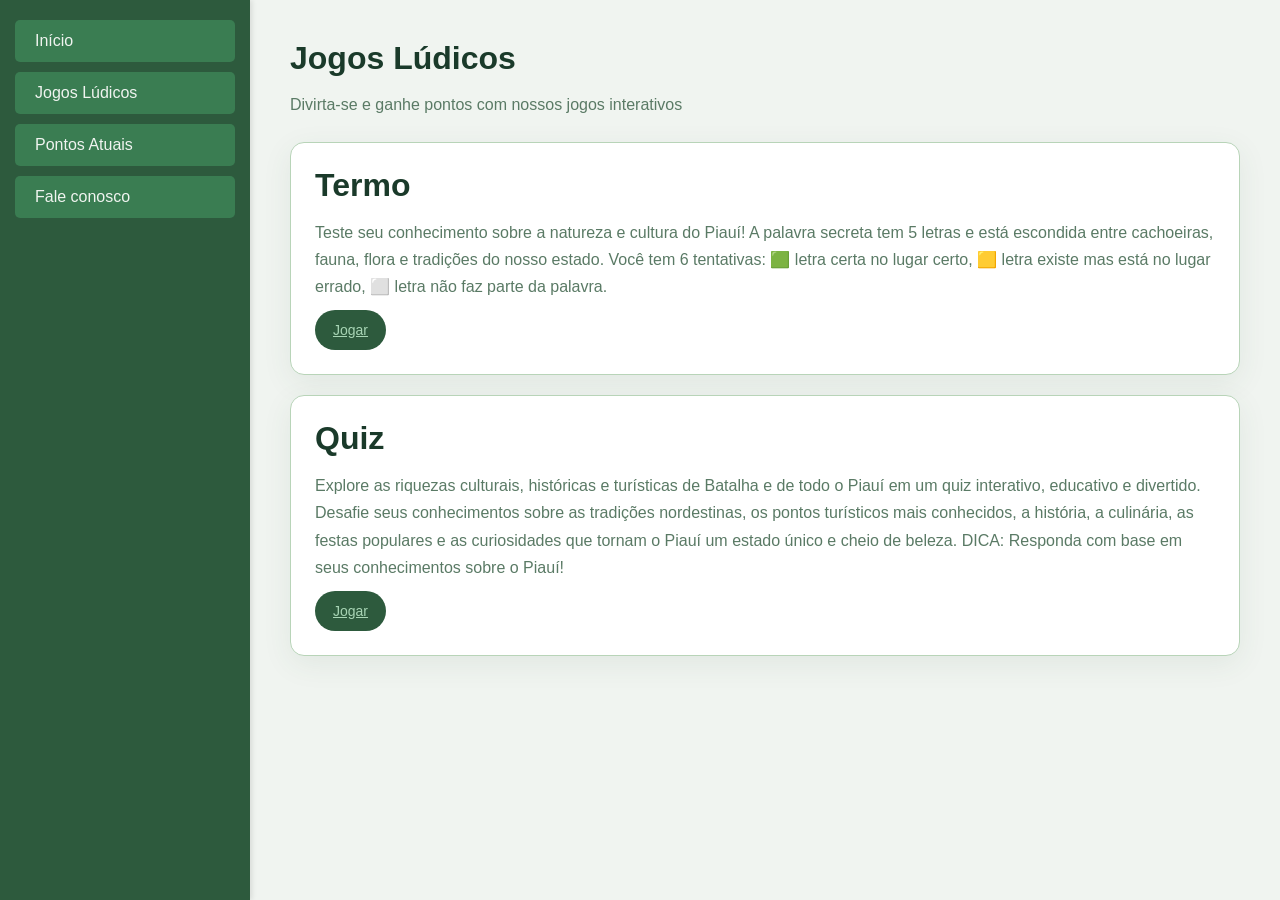
==== Jogos_Lúdicos.html @ 78a8d2df "DesbraVapp.Vercel" ====
<!DOCTYPE html>
<html lang="pt-BR">
<head>
    <meta charset="UTF-8">
    <meta name="viewport" content="width=device-width, initial-scale=1.0">
    <title>Jogos Lúdicos - Desbravapp</title>
    <link rel="stylesheet" href="Styles/base.css">
    <link rel="stylesheet" href="Styles/selo.css">
    <link rel="stylesheet" href="Styles/sidebar.css">
</head>    
<body>
    <div class="container">
        <aside class="sidebar">
            <nav class="nav-menu">
                <a class="nav-button" href="Index.html">Início</a>
                <a class="nav-button" href="Jogos_Lúdicos.html">Jogos Lúdicos</a>
                <a class="nav-button" href="Selo.html">Pontos Atuais</a>
                <a class="nav-button" href="contato.html">Fale conosco</a>
                 </nav>
        </aside>
        <main class="main-content">
            <div class="main-header">
                <div>
                    <h1 >Jogos Lúdicos</h1>
                    <p class="puzzle-description">Divirta-se e ganhe pontos com nossos jogos interativos</p>
                     
                </div>
            </div>
            <div class="info-card">
                <h1>Termo</h1>
                <p>Teste seu conhecimento sobre a natureza e cultura do Piauí! A palavra secreta tem 5 letras e está escondida entre cachoeiras, fauna, flora e tradições do nosso estado. Você tem 6 tentativas: 🟩 letra certa no lugar certo, 🟨 letra existe mas está no lugar errado, ⬜ letra não faz parte da palavra.</p>
                <a href="Termo.html" class="tema" style="display: inline-block; margin-top: 10px;">Jogar</a>
            </div>
            <div class="page-panel">
                <h1>Quiz</h1>
                <p>Explore as riquezas culturais, históricas e turísticas de Batalha e de todo o Piauí em um quiz interativo, educativo e divertido. Desafie seus conhecimentos sobre as tradições nordestinas, os pontos turísticos mais conhecidos, a história, a culinária, as festas populares e as curiosidades que tornam o Piauí um estado único e cheio de beleza. DICA: Responda com base em seus conhecimentos sobre o Piauí!</p>
                <a href="Quiz.html" class="tema" style="display: inline-block; margin-top: 10px;">Jogar</a>
            </div>
        </main>
    </div>
 <script src="tema.js"></script>
</body>
</html>
---- Styles/base.css ----
*, *::before, *::after {
    margin: 0;
    padding: 0;
    box-sizing: border-box;
}

:root { 
    --bg:           #f0f4f0;
    --surface:      #ffffff;
    --panel:        #2d5a3d;
    --panel-alt:    #3a7d52;
    --button-hover: #4a9463;
    --button-active:#1a5c35;
    --text:         #1a3a2a;
    --muted:        #5a7a65;
    --panel-text:   #f0f4f0;
    --header-bg:    #e8f0e8;
    --header-hover: #d0e8d0;
    --card-border:  #b8d4b8;
    --card-shadow:  rgba(45, 90, 61, 0.08);
    --toggle-bg:    #2d5a3d;
    --toggle-color: #a8d5b5;
    --toggle-hover: #1a3a2a;
}
body {
    font-family: -apple-system, BlinkMacSystemFont, 'Segoe UI', Roboto,
                 Oxygen, Ubuntu, Cantarell, sans-serif;
    background-color: var(--bg);
    color: var(--text);
}



.container { display: flex; height: 100vh; }

.main-content { flex: 1; padding: 40px; overflow-y: auto; }

.main-header {
    display: flex;
    justify-content: space-between;
    align-items: center;
    gap: 20px;
    margin-bottom: 24px;
    flex-wrap: wrap;
}

.main-content h1 { color: var(--text); margin-bottom: 15px; }
.main-content h2 { color: var(--text); margin-top: 30px; margin-bottom: 20px; font-size: 22px; }
.main-content p  { color: var(--muted); font-size: 16px; }


.info-card,
.page-panel {
    background-color: var(--surface);
    border: 1px solid var(--card-border);
    border-radius: 14px;
    padding: 24px;
    box-shadow: 0 8px 30px var(--card-shadow);
    margin-bottom: 20px;
}

.info-card h2,
.page-panel h2 { margin-bottom: 14px; color: var(--text); }

.info-card p,
.page-panel p  { color: var(--muted); line-height: 1.7; }


.img-spacing { display: block; margin: 16px 0; }


body.dark-mode {
    background-color: #0d1f15;
    color: #c8e6c9;
    --bg:      #0d1f15;
    --surface: #122a1a;
    --text:    #c8e6c9;
    --muted:   #81c784;
    --header-bg:   #0a1a10;
    --header-hover:#163d20;
    --card-border: #1e4d2a;
    --panel:       #0a1a10;
}

body.dark-mode .main-content h1,
body.dark-mode .main-content h2 { color: #c8e6c9; }

body.dark-mode .accordion-header { color: #c8e6c9; }
body.dark-mode .accordion-content p { color: #a5d6a7; }
---- Styles/selo.css ----
.puzzle-description {
    margin-top: 10px;
    color: var(--muted);
    max-width: 640px;
    font-size: 15px;
    line-height: 1.6;
}

.editor-container {
    display: flex;
    flex-direction: column;
    gap: 28px;
    max-width: 680px;
}

/* Upload */
.upload-section h3,
.seal-position-control label,
.preview-section h3 {
    font-size: 15px;
    font-weight: 600;
    color: var(--text);
    margin-bottom: 12px;
    display: block;
}

.file-input-wrapper {
    position: relative;
    display: inline-flex;
    align-items: center;
    gap: 12px;
}

.file-input-wrapper input[type="file"] {
    position: absolute;
    inset: 0;
    opacity: 0;
    cursor: pointer;
    width: 100%;
}

.upload-btn {
    padding: 11px 24px;
    background-color: var(--panel);
    color: var(--panel-text);
    border: none;
    border-radius: 8px;
    font-size: 14px;
    font-weight: 500;
    cursor: pointer;
    font-family: inherit;
    transition: background-color 0.2s;
}

.upload-btn:hover { background-color: var(--button-hover); }

.info-message {
    margin-top: 8px;
    font-size: 13px;
    color: var(--muted);
}

.position-buttons {
    display: flex;
    gap: 10px;
    flex-wrap: wrap;
    margin-top: 8px;
}

.position-btn {
    padding: 9px 16px;
    background-color: var(--surface);
    border: 1px solid var(--card-border);
    border-radius: 8px;
    font-size: 13px;
    cursor: pointer;
    font-family: inherit;
    color: var(--text);
    transition: border-color 0.2s, background-color 0.2s;
}

.position-btn:hover  { border-color: var(--button-hover); }
.position-btn.active { background-color: var(--button-active); color: #fff; border-color: var(--button-active); }

/* Canvas */
#canvas-container {
    border-radius: 12px;
    overflow: hidden;
    border: 1px solid var(--card-border);
    display: inline-block;
}

#previewCanvas {
    display: block;
    max-width: 100%;
    height: auto;
}

/* Botões de ação */
.controls-section {
    display: flex;
    gap: 12px;
    flex-wrap: wrap;
    margin-top: 16px;
}

.download-btn {
    padding: 12px 24px;
    background-color: #16a34a;
    color: #fff;
    border: none;
    border-radius: 999px;
    font-size: 14px;
    font-weight: 600;
    cursor: pointer;
    font-family: inherit;
    transition: background-color 0.2s, transform 0.15s;
}

.download-btn:hover { background-color: #15803d; transform: translateY(-1px); }

.reset-btn {
    padding: 12px 24px;
    background-color: var(--surface);
    color: var(--text);
    border: 1px solid var(--card-border);
    border-radius: 999px;
    font-size: 14px;
    font-weight: 500;
    cursor: pointer;
    font-family: inherit;
    transition: background-color 0.2s;
}

.reset-btn:hover { background-color: var(--header-hover); }

.hidden { display: none !important; }

body.dark-mode .upload-btn    { background-color: #334155; }
body.dark-mode .position-btn  { background-color: #1e293b; border-color: #334155; color: #e2e8f0; }
body.dark-mode .reset-btn     { background-color: #1e293b; border-color: #334155; color: #e2e8f0; }
body.dark-mode #canvas-container { border-color: #334155; }
---- Styles/sidebar.css ----
.sidebar {
    width: 250px;
    background-color: var(--panel);
    padding: 20px 0;
    box-shadow: 2px 0 5px rgba(0, 0, 0, 0.1);
}

.nav-menu {
    display: flex;
    flex-direction: column;
    gap: 10px;
    padding: 0 15px;
}

.nav-button {
    padding: 12px 20px;
    background-color: var(--panel-alt);
    color: var(--panel-text);
    border: none;
    border-radius: 5px;
    font-size: 16px;
    cursor: pointer;
    transition: all 0.3s ease;
    text-align: left;
    text-decoration: none;
    display: block;
    font-family: inherit;
}

.nav-button:hover              { background-color: var(--button-hover); transform: translateX(5px); }
.nav-button:active,
.nav-button.active             { background-color: var(--button-active); color: #ffffff; }

.tema,
.theme-toggle {
    padding: 12px 18px;
    border: none;
    border-radius: 999px;
    background-color: var(--toggle-bg);
    color: var(--toggle-color);
    cursor: pointer;
    transition: transform 0.2s ease, background-color 0.2s ease;
    font-family: inherit;
    font-size: 14px;
}

.tema:hover,
.theme-toggle:hover            { background-color: var(--toggle-hover); transform: translateY(-1px); }

body.dark-mode .sidebar              { background-color: #111827; }
body.dark-mode .nav-button           { background-color: #334155; color: #f8fafc; }
body.dark-mode .nav-button:hover     { background-color: #2d5a3d; }
body.dark-mode .tema,
body.dark-mode .theme-toggle         { background-color: #334155; color: #f8fafc; }
body.dark-mode .tema:hover,
body.dark-mode .theme-toggle:hover   { background-color: #2563eb; }
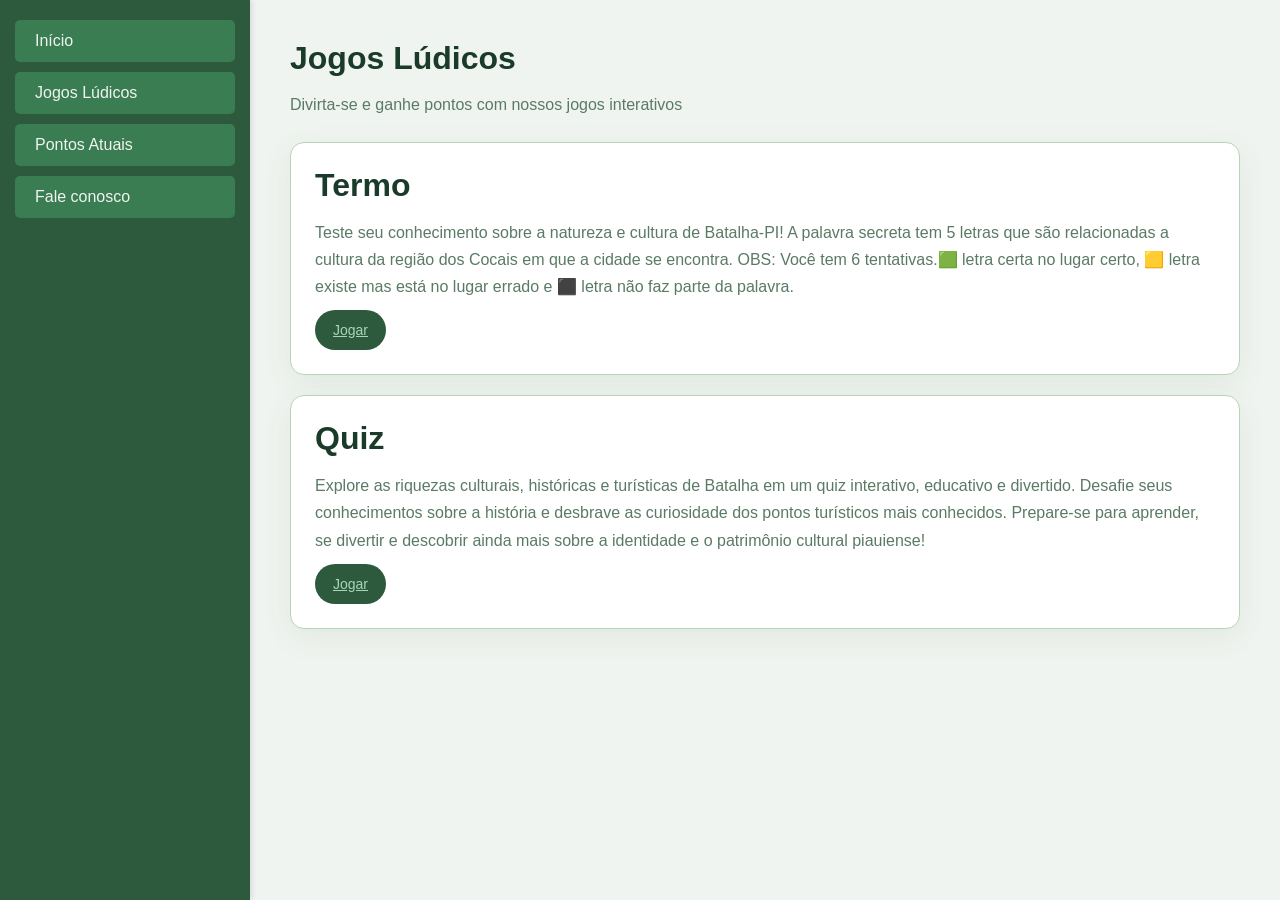
==== commit 8881b1b5: "atualizar projeto" ====
--- a/Jogos_Lúdicos.html
+++ b/Jogos_Lúdicos.html
@@ -28,12 +28,12 @@
             </div>
             <div class="info-card">
                 <h1>Termo</h1>
-                <p>Teste seu conhecimento sobre a natureza e cultura do Piauí! A palavra secreta tem 5 letras e está escondida entre cachoeiras, fauna, flora e tradições do nosso estado. Você tem 6 tentativas: 🟩 letra certa no lugar certo, 🟨 letra existe mas está no lugar errado, ⬜ letra não faz parte da palavra.</p>
+                <p>Teste seu conhecimento sobre a natureza e cultura de Batalha-PI! A palavra secreta tem 5 letras que são relacionadas a cultura da região dos Cocais em que a cidade se encontra. OBS: Você tem 6 tentativas.🟩 letra certa no lugar certo, 🟨 letra existe mas está no lugar errado e ⬛ letra não faz parte da palavra.</p>
                 <a href="Termo.html" class="tema" style="display: inline-block; margin-top: 10px;">Jogar</a>
             </div>
             <div class="page-panel">
                 <h1>Quiz</h1>
-                <p>Explore as riquezas culturais, históricas e turísticas de Batalha e de todo o Piauí em um quiz interativo, educativo e divertido. Desafie seus conhecimentos sobre as tradições nordestinas, os pontos turísticos mais conhecidos, a história, a culinária, as festas populares e as curiosidades que tornam o Piauí um estado único e cheio de beleza. DICA: Responda com base em seus conhecimentos sobre o Piauí!</p>
+                <p>Explore as riquezas culturais, históricas e turísticas de Batalha em um quiz interativo, educativo e divertido. Desafie seus conhecimentos sobre a história e desbrave as curiosidade dos pontos turísticos mais conhecidos. Prepare-se para aprender, se divertir e descobrir ainda mais sobre a identidade e o patrimônio cultural piauiense!</p>
                 <a href="Quiz.html" class="tema" style="display: inline-block; margin-top: 10px;">Jogar</a>
             </div>
         </main>
